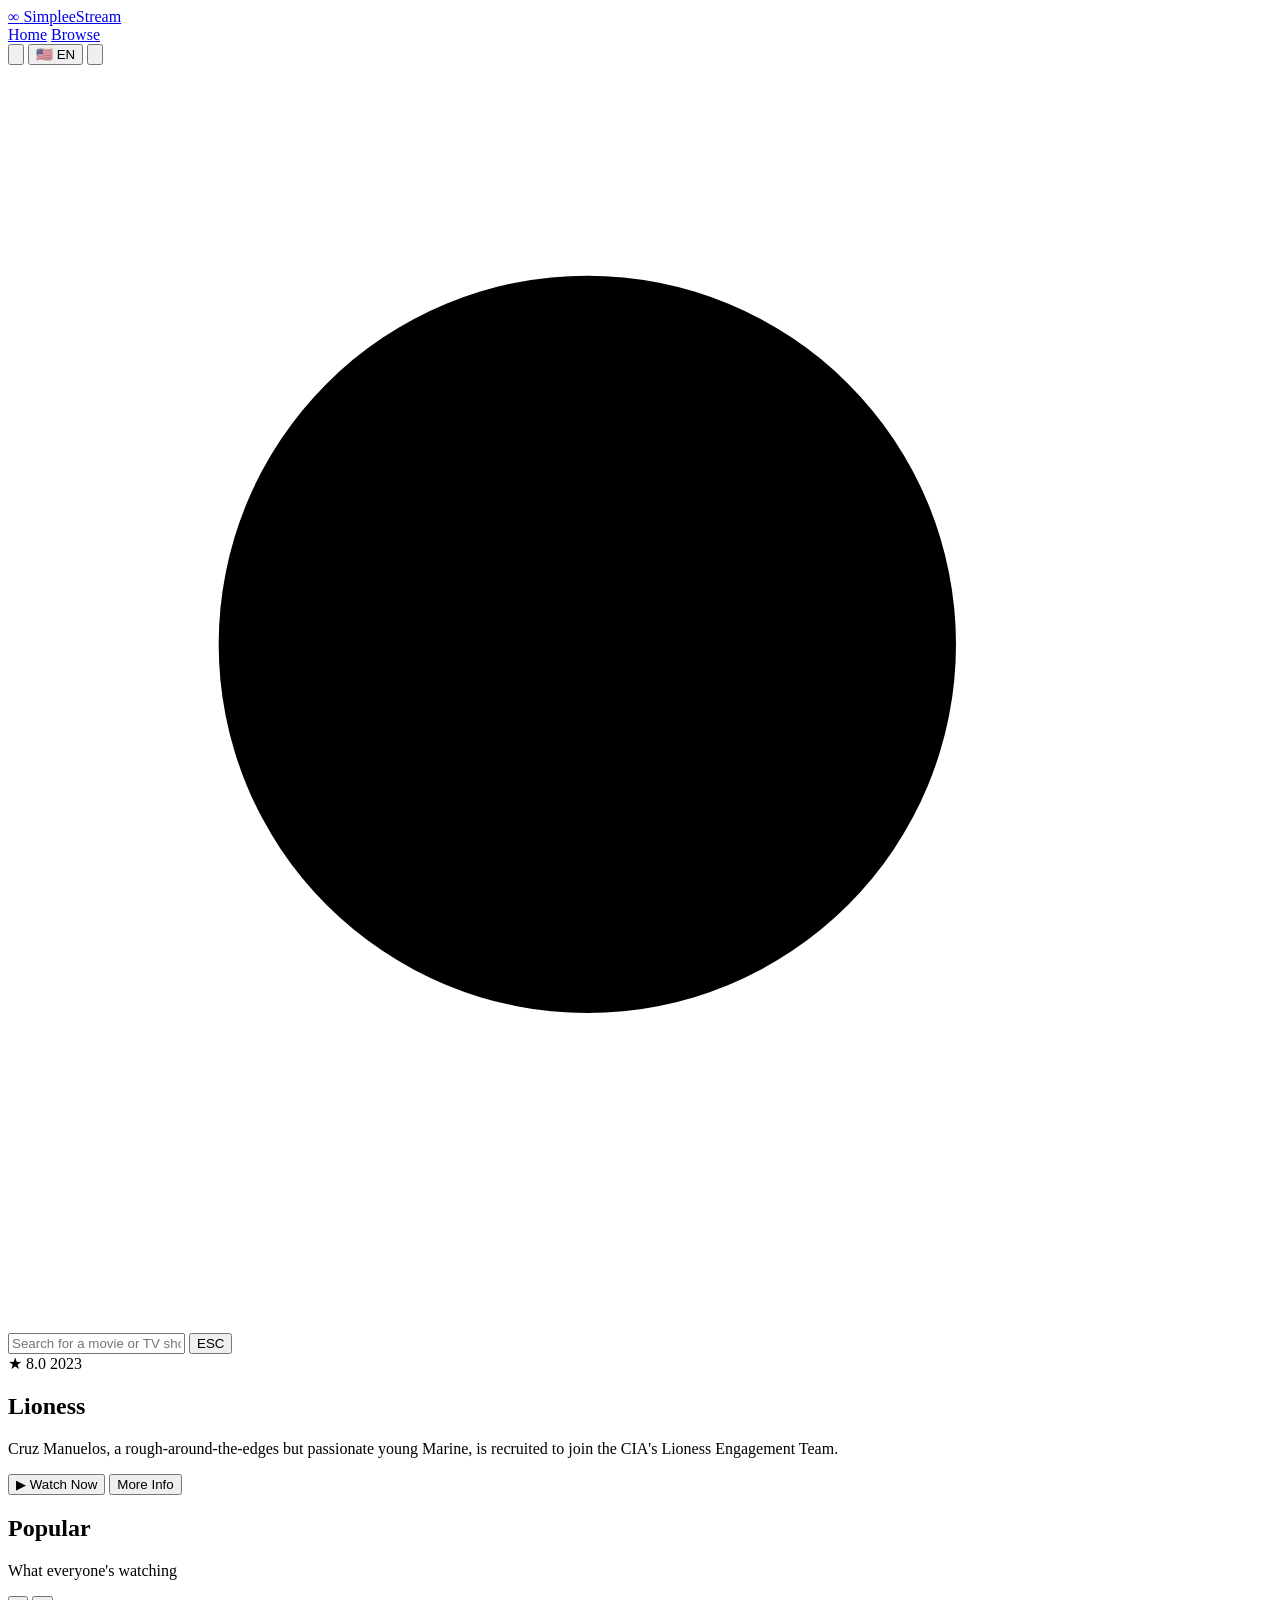
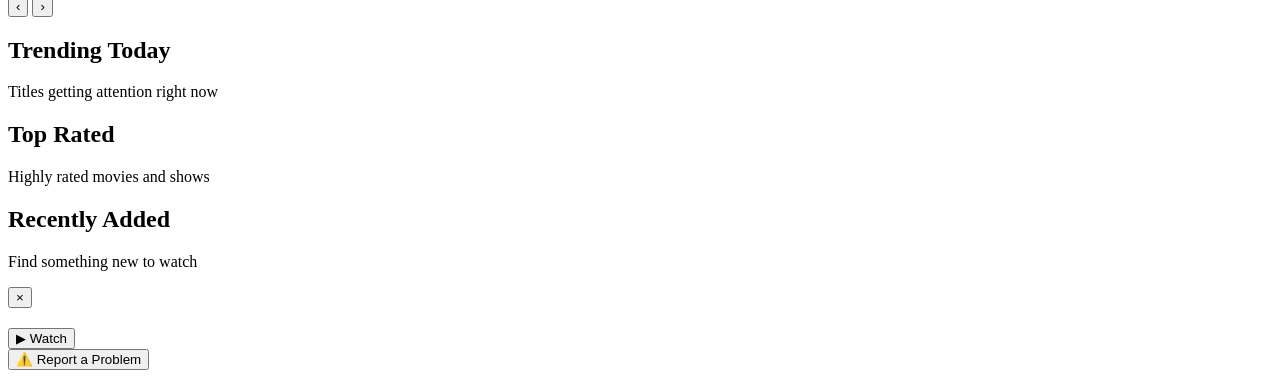
==== index.html @ b184a651 "Create index.html" ====
<!DOCTYPE html>
<html lang="en">
<head>
    <meta charset="UTF-8">
    <meta name="viewport" content="width=device-width, initial-scale=1.0">

    <title>SimpleeStream</title>

    <link rel="stylesheet" href="styles.css">
</head>

<body>

<header class="navbar">
    <a href="/" class="logo">
        <span class="logo-mark">∞</span>
        <span>SimpleeStream</span>
    </a>

    <nav class="desktop-nav">
        <a href="/" class="nav-link active">Home</a>
        <a href="#popular" class="nav-link">Browse</a>
    </nav>

    <div class="nav-actions">

        <button
            class="icon-button"
            id="searchToggle"
            aria-label="Search"
        >
            <svg viewBox="0 0 24 24">
                <circle cx="11" cy="11" r="7"></circle>
                <path d="M16.5 16.5L22 22"></path>
            </svg>
        </button>

        <button class="language-button">
            <span>🇺🇸</span>
            <span>EN</span>
        </button>

        <button class="profile-button" aria-label="Profile">
            <svg viewBox="0 0 24 24">
                <circle cx="12" cy="8" r="4"></circle>
                <path d="M4 22c0-4.4 3.6-7 8-7s8 2.6 8 7"></path>
            </svg>
        </button>

    </div>
</header>


<!-- SEARCH -->

<section class="search-panel" id="searchPanel">

    <div class="search-inner">

        <div class="large-search">
            <svg viewBox="0 0 24 24">
                <circle cx="11" cy="11" r="7"></circle>
                <path d="M16.5 16.5L22 22"></path>
            </svg>

            <input
                id="searchInput"
                type="text"
                placeholder="Search for a movie or TV show..."
                autocomplete="off"
            >

            <button id="closeSearch">ESC</button>
        </div>

        <div id="suggestions"></div>

    </div>

</section>


<main>

    <!-- HERO -->

    <section class="hero" id="hero">

        <div class="hero-backdrop"></div>

        <div class="hero-gradient"></div>

        <div class="hero-content">

            <div class="hero-meta" id="heroMeta">
                <span class="rating">★ 8.0</span>
                <span>2023</span>
            </div>

            <h1 id="heroTitle">Lioness</h1>

            <p id="heroDescription">
                Cruz Manuelos, a rough-around-the-edges but passionate young
                Marine, is recruited to join the CIA's Lioness Engagement Team.
            </p>

            <div class="hero-buttons">

                <button
                    class="primary-button"
                    id="heroWatch"
                >
                    <span>▶</span>
                    Watch Now
                </button>

                <button
                    class="secondary-button"
                    id="heroDetails"
                >
                    More Info
                </button>

            </div>

        </div>

        <div class="hero-dots" id="heroDots"></div>

    </section>


    <!-- CONTENT -->

    <section class="content-section" id="popular">

        <div class="section-heading">

            <div>
                <h2>Popular</h2>
                <p>What everyone's watching</p>
            </div>

            <div class="section-arrows">
                <button class="carousel-arrow" data-direction="-1">‹</button>
                <button class="carousel-arrow" data-direction="1">›</button>
            </div>

        </div>

        <div class="movie-row" id="popularMovies"></div>

    </section>


    <section class="content-section">

        <div class="section-heading">

            <div>
                <h2>Trending Today</h2>
                <p>Titles getting attention right now</p>
            </div>

        </div>

        <div class="movie-row" id="trendingMovies"></div>

    </section>


    <section class="content-section">

        <div class="section-heading">

            <div>
                <h2>Top Rated</h2>
                <p>Highly rated movies and shows</p>
            </div>

        </div>

        <div class="movie-row" id="topRatedMovies"></div>

    </section>


    <section class="content-section">

        <div class="section-heading">

            <div>
                <h2>Recently Added</h2>
                <p>Find something new to watch</p>
            </div>

        </div>

        <div class="movie-row" id="recentMovies"></div>

    </section>

</main>


<!-- DETAILS MODAL -->

<div class="modal" id="detailsModal">

    <div class="modal-backdrop" id="modalBackdrop"></div>

    <div class="details-modal">

        <button class="modal-close" id="modalClose">×</button>

        <div class="details-image" id="modalImage"></div>

        <div class="details-content">

            <div class="hero-meta" id="modalMeta"></div>

            <h2 id="modalTitle"></h2>

            <p id="modalDescription"></p>

            <div class="modal-actions">

                <button
                    class="primary-button"
                    id="modalWatch"
                >
                    ▶ Watch
                </button>

            </div>

        </div>

    </div>

</div>


<button
    id="reportProblemBtn"
    onclick="window.open('https://docs.google.com/forms/d/e/1FAIpQLSfeujs0epQgn80vrJM5ZkH0fMoRDabe809LUx_7dPyNXWowhQ/viewform', '_blank')"
>
    ⚠️ Report a Problem
</button>


<script src="app.js"></script>

</body>
</html>
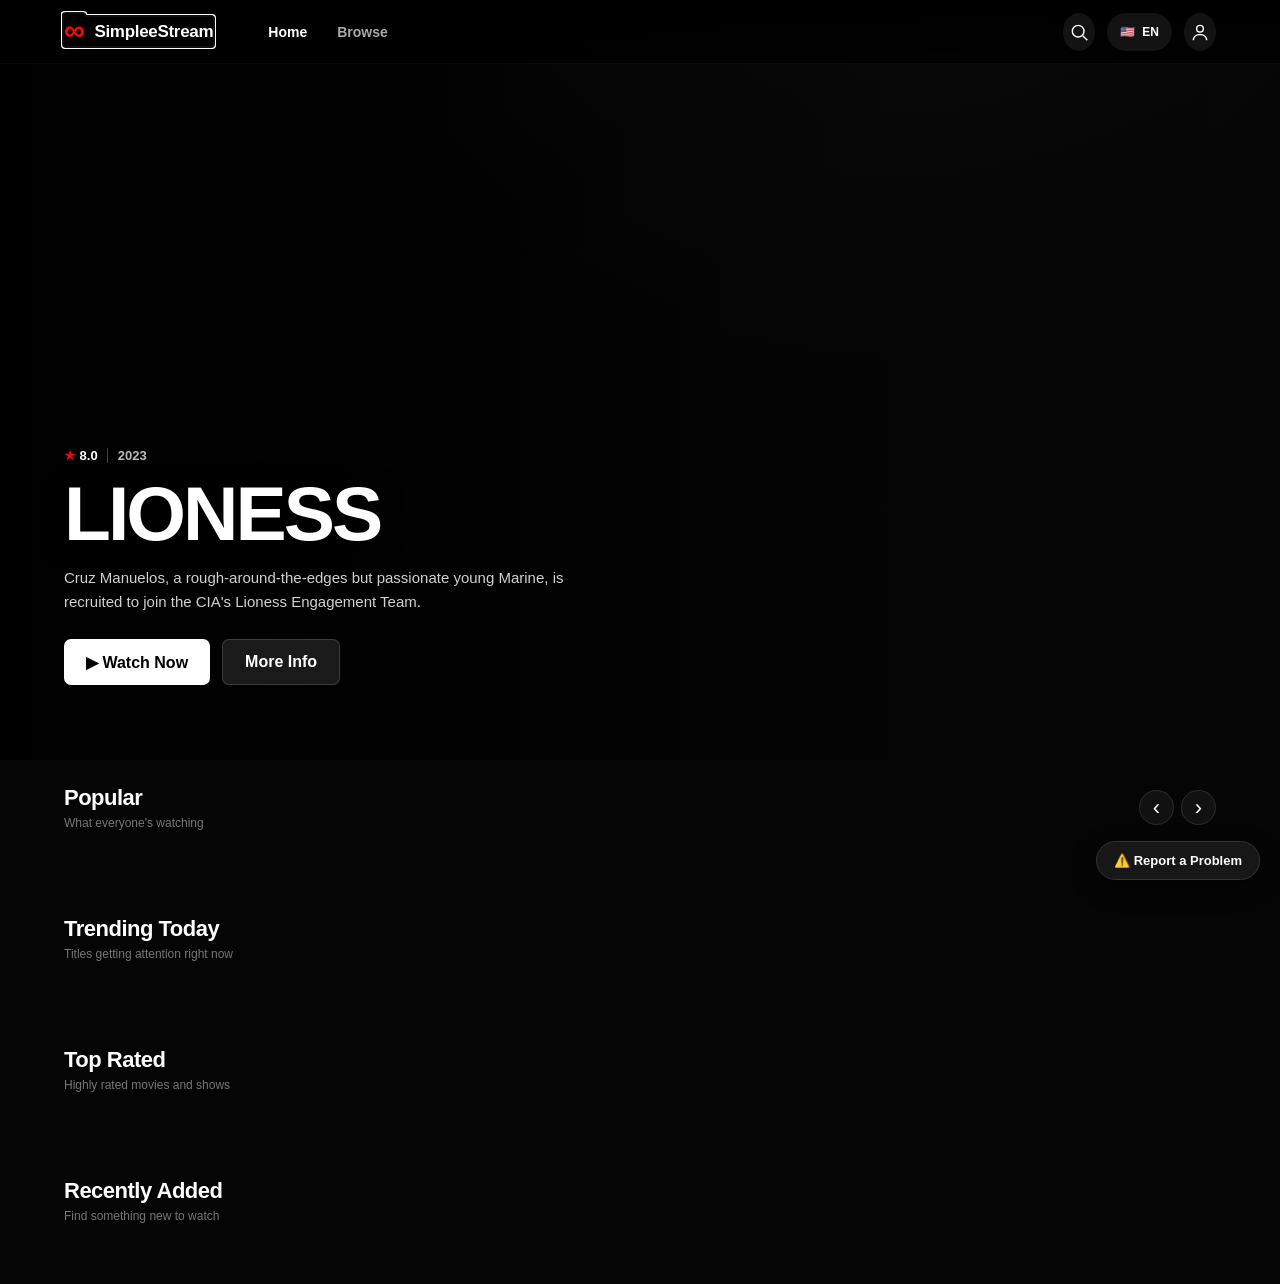
==== commit 9358f806: "Update index.html" ====
--- a/index.html
+++ b/index.html
@@ -250,6 +250,7 @@
 
 
 <script src="app.js"></script>
-
+<script src="tv-navigation.js"></script>
+    
 </body>
 </html>
--- a/styles.css
+++ b/styles.css
@@ -0,0 +1,1543 @@
+:root {
+    --bg: #050505;
+    --bg-soft: #0b0b0b;
+    --surface: #151515;
+    --surface-light: #202020;
+    --text: #ffffff;
+    --muted: #a3a3a3;
+    --muted-light: #d0d0d0;
+    --accent: #e50914;
+
+    --nav-height: 64px;
+
+    --max-width: 1450px;
+}
+
+
+* {
+    box-sizing: border-box;
+}
+
+
+html {
+    scroll-behavior: smooth;
+}
+
+
+body {
+    margin: 0;
+
+    min-height: 100vh;
+
+    background:
+        radial-gradient(
+            circle at 70% -20%,
+            rgba(80, 80, 80, 0.12),
+            transparent 35%
+        ),
+        var(--bg);
+
+    color: var(--text);
+
+    font-family:
+        Arial,
+        Helvetica,
+        sans-serif;
+
+    overflow-x: hidden;
+}
+
+
+button,
+input,
+select {
+    font: inherit;
+}
+
+
+button {
+    cursor: pointer;
+}
+
+
+a {
+    color: inherit;
+    text-decoration: none;
+}
+
+
+/* =========================
+   NAVBAR
+========================= */
+
+.navbar {
+    position: fixed;
+
+    top: 0;
+    left: 0;
+    right: 0;
+
+    height: var(--nav-height);
+
+    z-index: 1000;
+
+    display: flex;
+    align-items: center;
+
+    padding: 0 5vw;
+
+    background:
+        linear-gradient(
+            to bottom,
+            rgba(0, 0, 0, 0.95),
+            rgba(0, 0, 0, 0.72)
+        );
+
+    backdrop-filter: blur(10px);
+
+    border-bottom: 1px solid rgba(255,255,255,0.04);
+}
+
+
+.logo {
+    display: flex;
+
+    align-items: center;
+
+    gap: 10px;
+
+    font-size: 17px;
+
+    font-weight: 700;
+
+    letter-spacing: -0.3px;
+}
+
+
+.logo-mark {
+    color: #ff0011;
+
+    font-size: 29px;
+
+    line-height: 1;
+
+    transform: translateY(-1px);
+}
+
+
+.desktop-nav {
+    display: flex;
+
+    gap: 30px;
+
+    margin-left: 55px;
+}
+
+
+.nav-link {
+    color: #aaa;
+
+    font-size: 14px;
+
+    font-weight: 600;
+
+    transition: color 0.2s;
+}
+
+
+.nav-link:hover,
+.nav-link.active {
+    color: white;
+}
+
+
+.nav-actions {
+    margin-left: auto;
+
+    display: flex;
+
+    align-items: center;
+
+    gap: 12px;
+}
+
+
+.icon-button,
+.profile-button,
+.language-button {
+    border: 0;
+
+    color: white;
+
+    background: rgba(255,255,255,0.07);
+
+    height: 38px;
+
+    border-radius: 50%;
+
+    display: flex;
+
+    align-items: center;
+
+    justify-content: center;
+
+    transition:
+        background 0.2s,
+        transform 0.2s;
+}
+
+
+.icon-button:hover,
+.profile-button:hover,
+.language-button:hover {
+    background: rgba(255,255,255,0.15);
+
+    transform: scale(1.04);
+}
+
+
+.icon-button svg,
+.profile-button svg {
+    width: 20px;
+
+    height: 20px;
+
+    fill: none;
+
+    stroke: currentColor;
+
+    stroke-width: 1.7;
+}
+
+
+.language-button {
+    border-radius: 20px;
+
+    padding: 0 13px;
+
+    gap: 7px;
+
+    font-size: 12px;
+
+    font-weight: 700;
+}
+
+
+/* =========================
+   SEARCH
+========================= */
+
+.search-panel {
+    position: fixed;
+
+    top: var(--nav-height);
+
+    left: 0;
+    right: 0;
+
+    z-index: 999;
+
+    padding: 25px 5vw 30px;
+
+    background:
+        rgba(5,5,5,0.98);
+
+    border-bottom:
+        1px solid rgba(255,255,255,0.07);
+
+    transform: translateY(-120%);
+
+    opacity: 0;
+
+    pointer-events: none;
+
+    transition:
+        transform 0.25s ease,
+        opacity 0.25s ease;
+}
+
+
+.search-panel.open {
+    transform: translateY(0);
+
+    opacity: 1;
+
+    pointer-events: auto;
+}
+
+
+.search-inner {
+    width: min(900px, 100%);
+
+    margin: auto;
+}
+
+
+.large-search {
+    display: flex;
+
+    align-items: center;
+
+    gap: 15px;
+
+    padding: 0 18px;
+
+    height: 58px;
+
+    background: #151515;
+
+    border:
+        1px solid rgba(255,255,255,0.1);
+
+    border-radius: 8px;
+}
+
+
+.large-search svg {
+    width: 21px;
+
+    min-width: 21px;
+
+    height: 21px;
+
+    fill: none;
+
+    stroke: #888;
+
+    stroke-width: 1.7;
+}
+
+
+.large-search input {
+    flex: 1;
+
+    background: none;
+
+    border: 0;
+
+    outline: 0;
+
+    color: white;
+
+    font-size: 17px;
+}
+
+
+.large-search input::placeholder {
+    color: #777;
+}
+
+
+.large-search button {
+    background: transparent;
+
+    border: 0;
+
+    color: #777;
+
+    font-size: 11px;
+}
+
+
+#suggestions {
+    margin-top: 10px;
+
+    max-height: 420px;
+
+    overflow-y: auto;
+
+    border-radius: 8px;
+
+    background: #101010;
+}
+
+
+.search-result {
+    display: flex;
+
+    align-items: center;
+
+    gap: 15px;
+
+    padding: 10px;
+
+    border-bottom:
+        1px solid rgba(255,255,255,0.05);
+
+    cursor: pointer;
+}
+
+
+.search-result:hover {
+    background: #1b1b1b;
+}
+
+
+.search-result img {
+    width: 48px;
+
+    height: 68px;
+
+    object-fit: cover;
+
+    border-radius: 4px;
+}
+
+
+.search-result-title {
+    font-size: 15px;
+
+    font-weight: 700;
+}
+
+
+.search-result-meta {
+    margin-top: 5px;
+
+    color: #888;
+
+    font-size: 12px;
+}
+
+
+/* =========================
+   HERO
+========================= */
+
+.hero {
+    position: relative;
+
+    height: min(760px, 88vh);
+
+    min-height: 650px;
+
+    overflow: hidden;
+
+    display: flex;
+
+    align-items: flex-end;
+}
+
+
+.hero-backdrop {
+    position: absolute;
+
+    inset: 0;
+
+    background-position: center;
+
+    background-size: cover;
+
+    background-repeat: no-repeat;
+
+    transform: scale(1.02);
+
+    transition:
+        opacity 0.5s ease,
+        background-image 0.5s ease;
+}
+
+
+.hero-gradient {
+    position: absolute;
+
+    inset: 0;
+
+    background:
+        linear-gradient(
+            to right,
+            rgba(0,0,0,0.92) 0%,
+            rgba(0,0,0,0.7) 27%,
+            rgba(0,0,0,0.18) 65%,
+            rgba(0,0,0,0.05) 100%
+        ),
+        linear-gradient(
+            to top,
+            #050505 0%,
+            rgba(5,5,5,0.95) 7%,
+            transparent 42%
+        );
+}
+
+
+.hero-content {
+    position: relative;
+
+    z-index: 2;
+
+    width: min(
+        var(--max-width),
+        90%
+    );
+
+    margin: 0 auto;
+
+    padding-bottom: 75px;
+}
+
+
+.hero-content h1 {
+    margin: 0 0 17px;
+
+    max-width: 620px;
+
+    font-size:
+        clamp(
+            48px,
+            6vw,
+            92px
+        );
+
+    line-height: 0.92;
+
+    font-weight: 800;
+
+    letter-spacing: -3px;
+
+    text-transform: uppercase;
+
+    text-shadow:
+        0 4px 25px rgba(0,0,0,0.7);
+}
+
+
+.hero-content p {
+    max-width: 560px;
+
+    margin: 0 0 24px;
+
+    color: #d1d1d1;
+
+    font-size: 15px;
+
+    line-height: 1.65;
+}
+
+
+.hero-meta {
+    display: flex;
+
+    align-items: center;
+
+    gap: 9px;
+
+    margin-bottom: 15px;
+
+    color: #bbb;
+
+    font-size: 13px;
+
+    font-weight: 600;
+}
+
+
+.hero-meta > span:not(.rating) {
+    padding-left: 10px;
+
+    border-left:
+        1px solid rgba(255,255,255,0.25);
+}
+
+
+.rating {
+    color: white;
+}
+
+
+.rating::first-letter {
+    color: #e50914;
+}
+
+
+.hero-buttons {
+    display: flex;
+
+    gap: 12px;
+}
+
+
+.primary-button,
+.secondary-button {
+    border: 0;
+
+    border-radius: 7px;
+
+    padding: 13px 22px;
+
+    font-weight: 700;
+
+    transition:
+        transform 0.2s,
+        background 0.2s;
+}
+
+
+.primary-button {
+    background: white;
+
+    color: black;
+}
+
+
+.primary-button:hover {
+    background: #ddd;
+
+    transform: translateY(-2px);
+}
+
+
+.secondary-button {
+    color: white;
+
+    background: rgba(255,255,255,0.1);
+
+    border:
+        1px solid rgba(255,255,255,0.15);
+}
+
+
+.secondary-button:hover {
+    background: rgba(255,255,255,0.18);
+
+    transform: translateY(-2px);
+}
+
+
+.hero-dots {
+    position: absolute;
+
+    z-index: 3;
+
+    right: 5vw;
+
+    bottom: 65px;
+
+    display: flex;
+
+    gap: 6px;
+}
+
+
+.hero-dot {
+    width: 6px;
+
+    height: 6px;
+
+    border-radius: 50%;
+
+    background: rgba(255,255,255,0.35);
+}
+
+
+.hero-dot.active {
+    width: 20px;
+
+    border-radius: 5px;
+
+    background: white;
+}
+
+
+/* =========================
+   CONTENT
+========================= */
+
+.content-section {
+    position: relative;
+
+    width: min(
+        var(--max-width),
+        90%
+    );
+
+    margin: 0 auto;
+
+    padding: 25px 0 35px;
+}
+
+
+.section-heading {
+    display: flex;
+
+    justify-content: space-between;
+
+    align-items: center;
+
+    margin-bottom: 18px;
+}
+
+
+.section-heading h2 {
+    margin: 0;
+
+    font-size: 22px;
+
+    letter-spacing: -0.5px;
+}
+
+
+.section-heading p {
+    margin: 5px 0 0;
+
+    color: #777;
+
+    font-size: 12px;
+}
+
+
+.section-arrows {
+    display: flex;
+
+    gap: 7px;
+}
+
+
+.carousel-arrow {
+    width: 35px;
+
+    height: 35px;
+
+    border-radius: 50%;
+
+    border:
+        1px solid rgba(255,255,255,0.1);
+
+    background: #111;
+
+    color: white;
+
+    font-size: 22px;
+}
+
+
+.carousel-arrow:hover {
+    background: #252525;
+}
+
+
+.movie-row {
+    display: flex;
+    align-items: flex-start;
+    gap: 13px;
+
+    overflow-x: auto;
+
+    scroll-behavior: smooth;
+    scrollbar-width: none;
+
+    padding-bottom: 8px;
+}
+
+
+.movie-row::-webkit-scrollbar {
+    display: none;
+}
+
+
+.movie-card {
+    position: relative;
+
+    flex: 0 0 clamp(150px, 14vw, 215px);
+
+    width: clamp(150px, 14vw, 215px);
+
+    cursor: pointer;
+
+    transition:
+        transform 0.25s ease;
+}
+
+
+.movie-card:hover {
+    /*
+       Move the card upward slightly,
+       but DON'T change its size.
+    */
+    transform: translateY(-5px);
+
+    z-index: 5;
+}
+
+
+.movie-poster {
+    position: relative;
+
+    width: 100%;
+
+    aspect-ratio: 2 / 3;
+
+    overflow: hidden;
+
+    border-radius: 7px;
+
+    background: #171717;
+}
+
+
+.movie-poster img {
+    position: absolute;
+
+    inset: 0;
+
+    width: 100%;
+
+    height: 100%;
+
+    display: block;
+
+    object-fit: cover;
+
+    object-position: center;
+
+    transition:
+        filter 0.35s ease;
+}
+
+
+.movie-card:hover img {
+    /*
+       Darken on hover without zooming.
+    */
+    filter: brightness(0.72);
+}
+
+
+.play-circle {
+    width: 48px;
+
+    height: 48px;
+
+    border-radius: 50%;
+
+    background: white;
+
+    color: black;
+
+    display: flex;
+
+    align-items: center;
+
+    justify-content: center;
+
+    font-size: 17px;
+
+    box-shadow:
+        0 5px 30px rgba(0,0,0,0.6);
+}
+
+
+.movie-info {
+    padding: 9px 2px 0;
+}
+
+
+.movie-title {
+    font-size: 14px;
+
+    font-weight: 700;
+
+    white-space: nowrap;
+
+    overflow: hidden;
+
+    text-overflow: ellipsis;
+}
+
+
+.movie-meta {
+    display: flex;
+
+    gap: 8px;
+
+    margin-top: 5px;
+
+    color: #777;
+
+    font-size: 11px;
+}
+
+
+.card-number {
+    position: absolute;
+
+    top: 8px;
+
+    right: 8px;
+
+    width: 27px;
+
+    height: 27px;
+
+    border-radius: 50%;
+
+    background:
+        rgba(0,0,0,0.8);
+
+    display: flex;
+
+    align-items: center;
+
+    justify-content: center;
+
+    font-size: 11px;
+
+    font-weight: 700;
+}
+
+
+/* =========================
+   MODAL
+========================= */
+
+.modal {
+    position: fixed;
+
+    inset: 0;
+
+    z-index: 2000;
+
+    display: flex;
+
+    align-items: center;
+
+    justify-content: center;
+
+    padding: 30px;
+
+    opacity: 0;
+
+    pointer-events: none;
+
+    transition: opacity 0.25s;
+}
+
+
+.modal.open {
+    opacity: 1;
+
+    pointer-events: auto;
+}
+
+
+.modal-backdrop {
+    position: absolute;
+
+    inset: 0;
+
+    background: rgba(0,0,0,0.8);
+
+    backdrop-filter: blur(8px);
+}
+
+
+.details-modal {
+    position: relative;
+
+    z-index: 2;
+
+    width: min(
+        950px,
+        100%
+    );
+
+    min-height: 470px;
+
+    overflow: hidden;
+
+    display: flex;
+
+    background: #111;
+
+    border-radius: 10px;
+
+    box-shadow:
+        0 25px 80px rgba(0,0,0,0.7);
+}
+
+
+.details-image {
+    width: 40%;
+
+    min-height: 470px;
+
+    background-position: center;
+
+    background-size: cover;
+}
+
+
+.details-content {
+    flex: 1;
+
+    padding: 55px 45px;
+
+    display: flex;
+
+    flex-direction: column;
+
+    justify-content: center;
+}
+
+
+.details-content h2 {
+    margin: 0 0 15px;
+
+    font-size: 38px;
+}
+
+
+.details-content p {
+    color: #aaa;
+
+    line-height: 1.65;
+
+    font-size: 14px;
+
+    max-width: 550px;
+}
+
+
+.modal-close {
+    position: absolute;
+
+    z-index: 5;
+
+    top: 15px;
+
+    right: 18px;
+
+    width: 35px;
+
+    height: 35px;
+
+    border: 0;
+
+    border-radius: 50%;
+
+    background: rgba(0,0,0,0.65);
+
+    color: white;
+
+    font-size: 25px;
+}
+
+
+/* =========================
+   PLAYER
+========================= */
+
+.player-page {
+    background: #050505;
+}
+
+
+.player-container {
+    width: min(
+        1450px,
+        92%
+    );
+
+    margin: auto;
+
+    padding-top: calc(
+        var(--nav-height) + 30px
+    );
+}
+
+
+.player-top {
+    margin-bottom: 18px;
+}
+
+
+.back-button {
+    display: inline-flex;
+
+    align-items: center;
+
+    gap: 8px;
+
+    color: #aaa;
+
+    font-size: 14px;
+
+    font-weight: 600;
+}
+
+
+.back-button:hover {
+    color: white;
+}
+
+
+.player-wrapper {
+    position: relative;
+
+    width: 100%;
+
+    aspect-ratio: 16 / 9;
+
+    background: #000;
+
+    border-radius: 8px;
+
+    overflow: hidden;
+
+    box-shadow:
+        0 20px 70px rgba(0,0,0,0.55);
+}
+
+
+.player-wrapper iframe {
+    position: absolute;
+
+    inset: 0;
+
+    width: 100%;
+
+    height: 100%;
+
+    border: 0;
+
+    opacity: 0;
+
+    transition: opacity 0.3s;
+}
+
+
+.player-wrapper.loaded iframe {
+    opacity: 1;
+}
+
+
+.player-loading {
+    position: absolute;
+
+    inset: 0;
+
+    z-index: 3;
+
+    background: #050505;
+
+    display: flex;
+
+    align-items: center;
+
+    justify-content: center;
+
+    flex-direction: column;
+
+    color: #777;
+}
+
+
+.loading-spinner {
+    width: 35px;
+
+    height: 35px;
+
+    border:
+        3px solid #252525;
+
+    border-top-color: white;
+
+    border-radius: 50%;
+
+    animation:
+        spinner 0.8s linear infinite;
+
+    margin-bottom: 15px;
+}
+
+
+@keyframes spinner {
+
+    to {
+        transform: rotate(360deg);
+    }
+
+}
+
+
+.watch-info {
+    padding: 28px 0 0;
+}
+
+
+.watch-heading {
+    display: flex;
+
+    justify-content: space-between;
+}
+
+
+.watch-type {
+    color: #777;
+
+    font-size: 11px;
+
+    font-weight: 700;
+
+    letter-spacing: 1.5px;
+
+    margin-bottom: 7px;
+}
+
+
+.watch-heading h1 {
+    margin: 0;
+
+    font-size: 31px;
+
+    letter-spacing: -1px;
+}
+
+
+.watch-description {
+    max-width: 800px;
+
+    color: #999;
+
+    line-height: 1.65;
+
+    font-size: 14px;
+}
+
+
+.watch-meta {
+    display: flex;
+
+    gap: 12px;
+
+    color: #777;
+
+    font-size: 12px;
+}
+
+
+.episode-panel {
+    display: none;
+
+    margin-top: 30px;
+
+    padding-top: 25px;
+
+    border-top:
+        1px solid rgba(255,255,255,0.08);
+}
+
+
+.episode-panel.visible {
+    display: block;
+}
+
+
+.episode-heading {
+    display: flex;
+
+    justify-content: space-between;
+
+    align-items: center;
+
+    margin-bottom: 16px;
+}
+
+
+.episode-heading h2 {
+    margin: 0;
+
+    font-size: 20px;
+}
+
+
+.episode-heading select {
+    padding: 9px 14px;
+
+    color: white;
+
+    background: #151515;
+
+    border:
+        1px solid rgba(255,255,255,0.1);
+
+    border-radius: 6px;
+
+    outline: 0;
+}
+
+
+.episodes {
+    display: flex;
+
+    flex-wrap: wrap;
+
+    gap: 8px;
+}
+
+
+.episode-button {
+    min-width: 110px;
+
+    padding: 11px 14px;
+
+    color: #bbb;
+
+    background: #151515;
+
+    border:
+        1px solid rgba(255,255,255,0.07);
+
+    border-radius: 6px;
+
+    text-align: left;
+
+    transition:
+        background 0.2s,
+        color 0.2s;
+}
+
+
+.episode-button:hover {
+    background: #222;
+
+    color: white;
+}
+
+
+.episode-button.selected {
+    background: white;
+
+    color: black;
+
+    border-color: white;
+}
+
+
+.episode-number {
+    display: block;
+
+    font-size: 12px;
+
+    font-weight: 700;
+}
+
+
+.episode-name {
+    display: block;
+
+    margin-top: 4px;
+
+    font-size: 10px;
+
+    overflow: hidden;
+
+    white-space: nowrap;
+
+    text-overflow: ellipsis;
+}
+
+
+.player-similar {
+    width: 100%;
+
+    padding-top: 55px;
+}
+
+
+/* =========================
+   REPORT
+========================= */
+
+#reportProblemBtn {
+    position: fixed;
+
+    right: 20px;
+
+    bottom: 20px;
+
+    z-index: 900;
+
+    border: 1px solid #333;
+
+    border-radius: 999px;
+
+    padding: 11px 17px;
+
+    color: white;
+
+    background: #171717;
+
+    font-size: 13px;
+
+    font-weight: 600;
+
+    box-shadow:
+        0 8px 25px rgba(0,0,0,0.4);
+}
+
+
+#reportProblemBtn:hover {
+    background: #252525;
+}
+
+
+/* =========================
+   MOBILE
+========================= */
+
+@media (max-width: 700px) {
+
+    :root {
+        --nav-height: 58px;
+    }
+
+
+    .navbar {
+        padding: 0 18px;
+    }
+
+
+    .desktop-nav {
+        display: none;
+    }
+
+
+    .logo {
+        font-size: 15px;
+    }
+
+
+    .logo-mark {
+        font-size: 25px;
+    }
+
+
+    .language-button {
+        display: none;
+    }
+
+
+    .hero {
+        height: 72vh;
+
+        min-height: 580px;
+
+        align-items: flex-end;
+    }
+
+
+    .hero-content {
+        width: 90%;
+
+        padding-bottom: 50px;
+    }
+
+
+    .hero-content h1 {
+        font-size: 48px;
+
+        letter-spacing: -2px;
+    }
+
+
+    .hero-content p {
+        font-size: 13px;
+
+        max-width: 95%;
+    }
+
+
+    .hero-gradient {
+        background:
+            linear-gradient(
+                to top,
+                #050505 0%,
+                rgba(5,5,5,0.9) 15%,
+                rgba(0,0,0,0.2) 75%
+            );
+    }
+
+
+    .content-section {
+        width: 92%;
+
+        padding-top: 20px;
+    }
+
+
+    .movie-card {
+    flex: 0 0 140px;
+    width: 140px;
+}
+
+
+    .section-heading h2 {
+        font-size: 19px;
+    }
+
+
+    .details-modal {
+        flex-direction: column;
+
+        max-height: 90vh;
+
+        overflow-y: auto;
+    }
+
+
+    .details-image {
+        width: 100%;
+
+        min-height: 300px;
+
+        height: 300px;
+    }
+
+
+    .details-content {
+        padding: 30px;
+    }
+
+
+    .details-content h2 {
+        font-size: 28px;
+    }
+
+
+    .player-container {
+        width: 94%;
+
+        padding-top: calc(
+            var(--nav-height) + 20px
+        );
+    }
+
+
+    .player-wrapper {
+        aspect-ratio: 16 / 10;
+
+        border-radius: 5px;
+    }
+
+
+    .watch-heading h1 {
+        font-size: 25px;
+    }
+
+
+    .episode-button {
+        flex: 1 1 calc(50% - 8px);
+    }
+
+
+    #reportProblemBtn {
+        right: 12px;
+
+        bottom: 12px;
+
+        padding: 9px 13px;
+
+        font-size: 11px;
+    }
+
+}
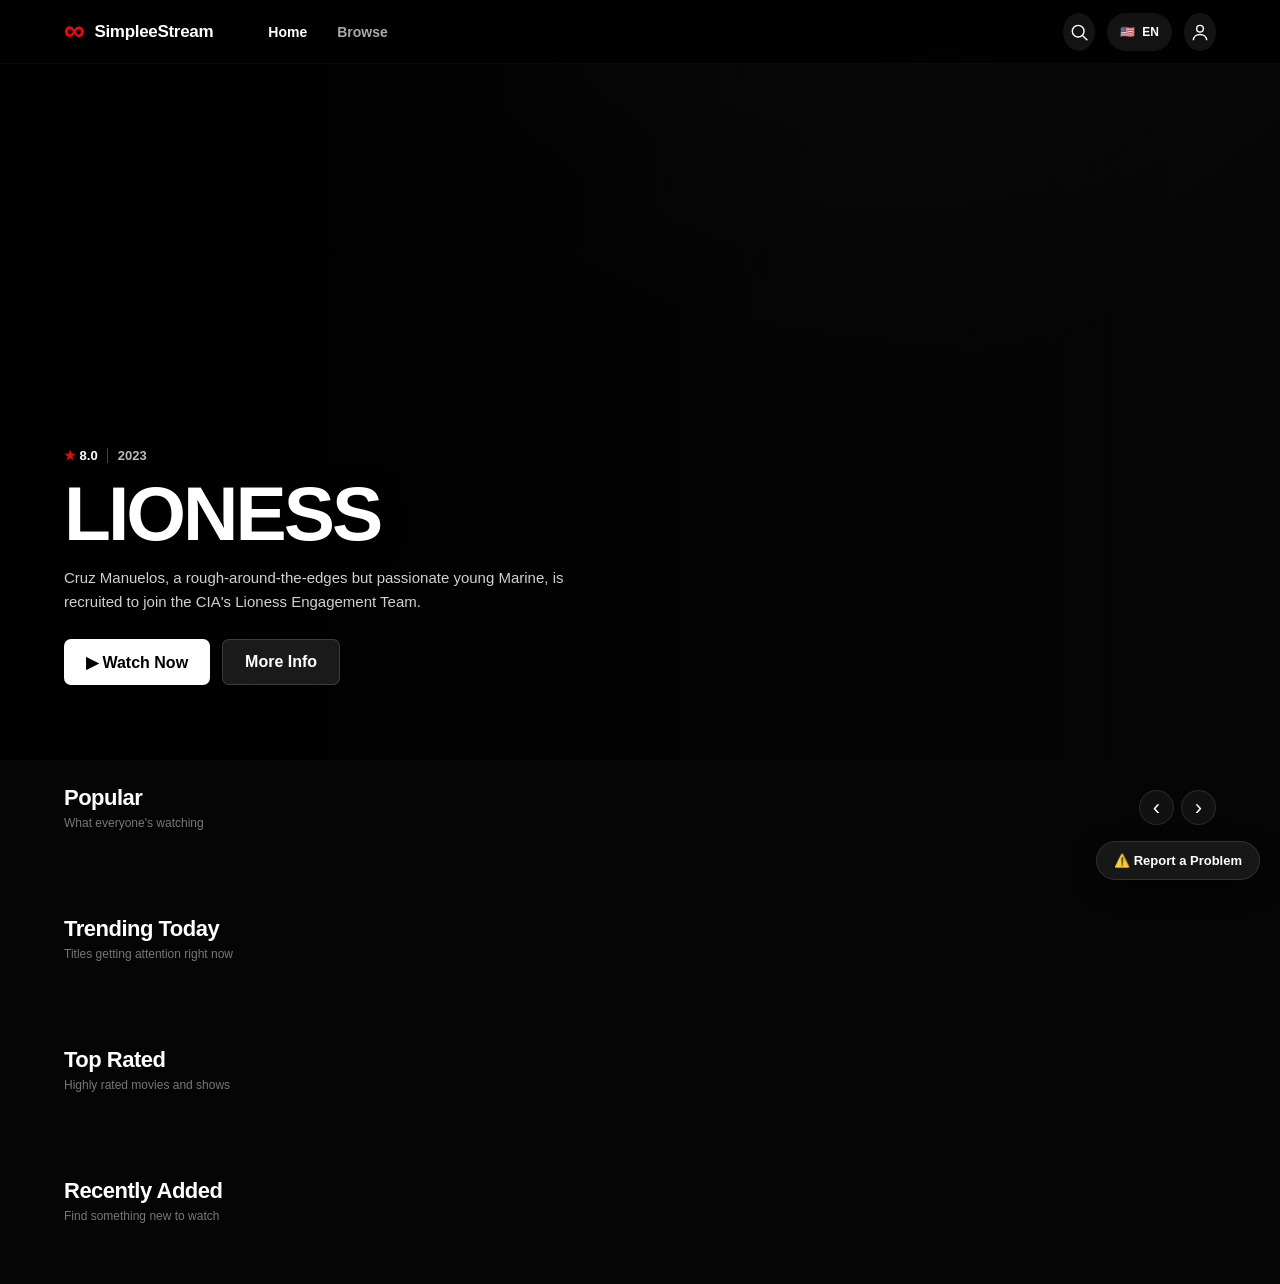
==== commit 8dc2473c: "Update index.html" ====
--- a/index.html
+++ b/index.html
@@ -68,6 +68,7 @@
                 type="text"
                 placeholder="Search for a movie or TV show..."
                 autocomplete="off"
+                tabindex="-1"
             >
 
             <button id="closeSearch">ESC</button>
--- a/styles.css
+++ b/styles.css
@@ -1540,4 +1540,45 @@
         font-size: 11px;
     }
 
-}
+    /* ================================
+   TV / CHROMECAST REMOTE FOCUS
+================================ */
+
+a:focus,
+button:focus,
+input:focus,
+select:focus,
+.movie-card:focus,
+.episode-btn:focus,
+[data-tv-focus]:focus {
+    outline: 3px solid #ffffff;
+    outline-offset: 4px;
+}
+
+/* Movie posters */
+.movie-card {
+    transition:
+        transform 0.16s ease,
+        box-shadow 0.16s ease;
+}
+
+.movie-card:focus {
+    transform: scale(1.07);
+    z-index: 20;
+    box-shadow: 0 0 0 3px #ffffff;
+    outline: none;
+}
+
+/* Buttons */
+button:focus,
+.episode-btn:focus {
+    transform: scale(1.05);
+}
+
+/* Search/input */
+input:focus {
+    outline: 3px solid #ffffff;
+    outline-offset: 3px;
+}
+
+}
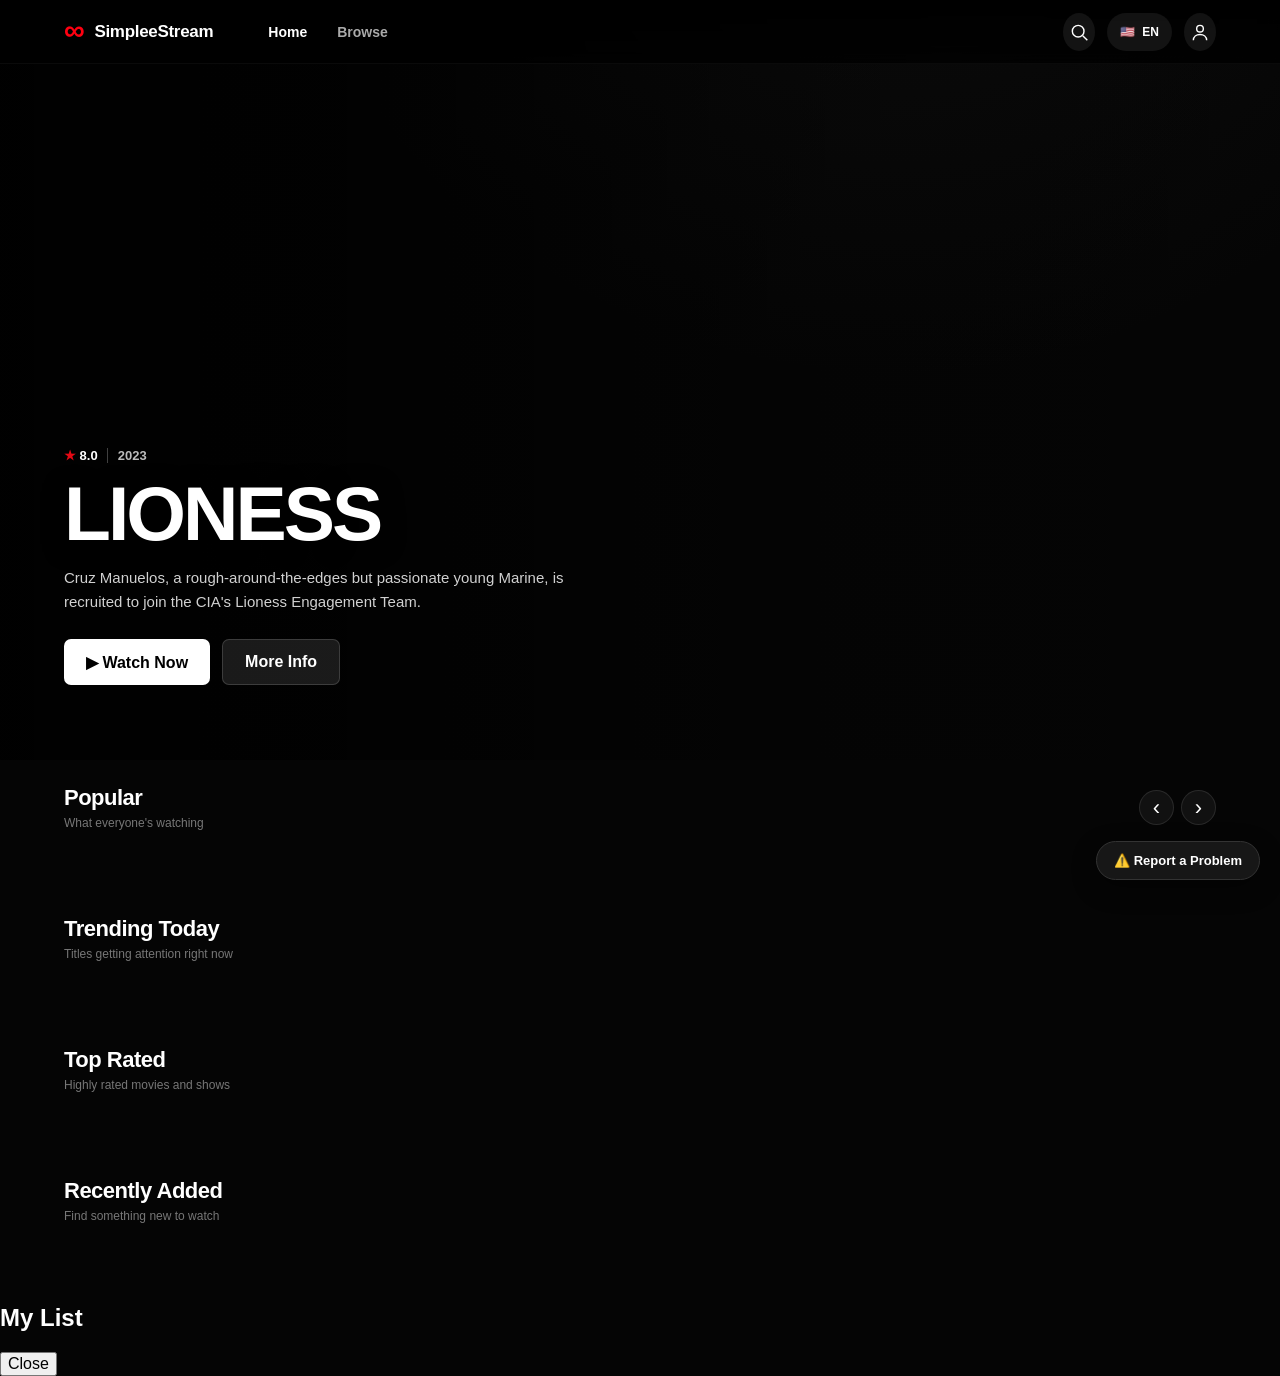
==== commit f98f74eb: "Update index.html" ====
--- a/index.html
+++ b/index.html
@@ -40,7 +40,11 @@
             <span>EN</span>
         </button>
 
-        <button class="profile-button" aria-label="Profile">
+        <button
+    class="profile-button"
+    id="profileButton"
+    aria-label="My List"
+>
             <svg viewBox="0 0 24 24">
                 <circle cx="12" cy="8" r="4"></circle>
                 <path d="M4 22c0-4.4 3.6-7 8-7s8 2.6 8 7"></path>
@@ -71,7 +75,7 @@
                 tabindex="-1"
             >
 
-            <button id="closeSearch">ESC</button>
+            <button id="closeSearch" tabindex="-1">ESC</button>
         </div>
 
         <div id="suggestions"></div>
@@ -203,6 +207,29 @@
 
 </main>
 
+<!-- MY LIST -->
+
+<section id="myListPanel" class="my-list-panel">
+
+    <div class="my-list-header">
+
+        <h2>My List</h2>
+
+        <button
+            id="closeMyList"
+            class="my-list-close"
+        >
+            Close
+        </button>
+
+    </div>
+
+    <div
+        id="myListContainer"
+        class="my-list-grid"
+    ></div>
+
+</section>
 
 <!-- DETAILS MODAL -->
 
@@ -212,7 +239,7 @@
 
     <div class="details-modal">
 
-        <button class="modal-close" id="modalClose">×</button>
+        <button class="modal-close" id="modalClose" tabindex="-1">×</button>
 
         <div class="details-image" id="modalImage"></div>
 
@@ -229,6 +256,7 @@
                 <button
                     class="primary-button"
                     id="modalWatch"
+                    tabindex="-1"
                 >
                     ▶ Watch
                 </button>
--- a/styles.css
+++ b/styles.css
@@ -1267,16 +1267,20 @@
 
 
 .episodes {
-    display: flex;
-
-    flex-wrap: wrap;
-
-    gap: 8px;
+    display: grid;
+
+    grid-template-columns:
+        repeat(4, minmax(0, 1fr));
+
+    gap: 10px;
+
+    width: 100%;
 }
 
 
 .episode-button {
-    min-width: 110px;
+    width: 100%;
+    height: 72px;
 
     padding: 11px 14px;
 
@@ -1290,13 +1294,16 @@
     border-radius: 6px;
 
     text-align: left;
+
+    overflow: hidden;
+
+    box-sizing: border-box;
 
     transition:
         background 0.2s,
         color 0.2s;
 }
 
-
 .episode-button:hover {
     background: #222;
 
@@ -1343,6 +1350,40 @@
     padding-top: 55px;
 }
 
+@media (max-width: 700px) {
+
+    .episodes {
+        grid-template-columns:
+            repeat(2, minmax(0, 1fr));
+    }
+
+}
+
+
+.favorite-button {
+    padding: 11px 16px;
+
+    background: #151515;
+    color: white;
+
+    border:
+        1px solid rgba(255,255,255,0.12);
+
+    border-radius: 6px;
+
+    font-weight: 700;
+
+    cursor: pointer;
+}
+
+.favorite-button:focus {
+    outline: 3px solid white;
+    outline-offset: 4px;
+}
+
+.favorite-button:hover {
+    background: #222;
+}
 
 /* =========================
    REPORT
@@ -1582,3 +1623,29 @@
 }
 
 }
+
+.season-select {
+    display: flex;
+    gap: 10px;
+    flex-wrap: wrap;
+}
+
+.season-button {
+    padding: 10px 16px;
+    border: 0;
+    border-radius: 8px;
+    background: #222;
+    color: white;
+    cursor: pointer;
+}
+
+.season-button.selected {
+    background: white;
+    color: black;
+}
+
+.season-button:focus {
+    outline: 3px solid white;
+    outline-offset: 3px;
+    transform: scale(1.05);
+}
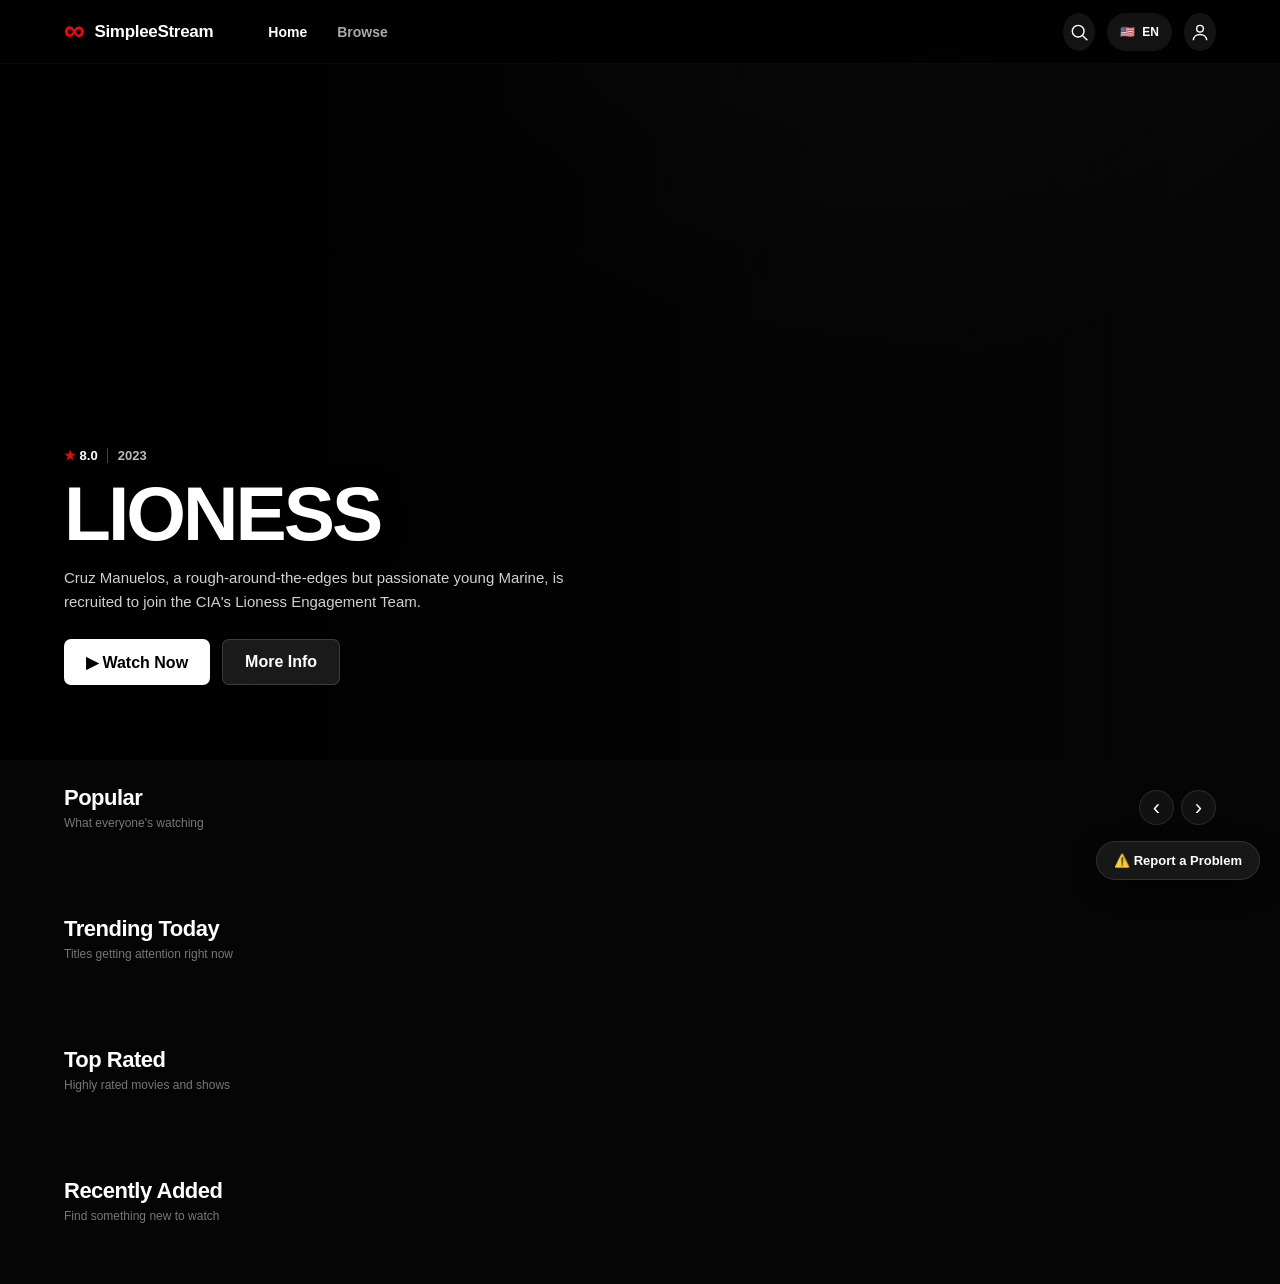
==== commit e18fe378: "Update index.html" ====
--- a/index.html
+++ b/index.html
@@ -207,6 +207,8 @@
 
 </main>
 
+<div id="catalogRows"></div>
+
 <!-- MY LIST -->
 
 <section id="myListPanel" class="my-list-panel">
--- a/styles.css
+++ b/styles.css
@@ -1313,10 +1313,13 @@
 
 .episode-button.selected {
     background: white;
-
     color: black;
-
     border-color: white;
+}
+
+.episode-button.selected .episode-number,
+.episode-button.selected .episode-name {
+    color: black;
 }
 
 
@@ -1649,3 +1652,125 @@
     outline-offset: 3px;
     transform: scale(1.05);
 }
+
+/* =========================================================
+   MY LIST
+========================================================= */
+
+.my-list-panel {
+    position: fixed;
+
+    top: 0;
+    left: 0;
+
+    width: 100vw;
+    height: 100vh;
+
+    z-index: 999999;
+
+    display: none;
+
+    padding: 90px 50px 50px;
+
+    background-color: #050505;
+
+    overflow-y: scroll;
+
+    box-sizing: border-box;
+
+    transform: translateZ(0);
+    -webkit-transform: translateZ(0);
+
+    backface-visibility: hidden;
+    -webkit-backface-visibility: hidden;
+}
+
+.my-list-panel.open {
+    display: block;
+}
+
+.my-list-header {
+    display: flex;
+    align-items: center;
+    justify-content: space-between;
+
+    margin-bottom: 30px;
+}
+
+.my-list-header h2 {
+    margin: 0;
+
+    font-size: 32px;
+}
+
+.my-list-close {
+    padding: 10px 18px;
+
+    border: 1px solid rgba(255,255,255,0.12);
+    border-radius: 6px;
+
+    background: #151515;
+    color: white;
+
+    cursor: pointer;
+}
+
+.my-list-grid {
+    display: grid;
+
+    grid-template-columns:
+        repeat(6, minmax(0, 1fr));
+
+    gap: 22px;
+}
+
+.my-list-grid .movie-card {
+    min-width: 0;
+}
+
+.my-list-empty {
+    color: #999;
+
+    padding: 30px 0;
+}
+
+.my-list-empty h3 {
+    margin-bottom: 8px;
+
+    color: white;
+}
+
+.my-list-no-poster {
+    display: flex;
+    align-items: center;
+    justify-content: center;
+
+    aspect-ratio: 2 / 3;
+
+    background: #151515;
+    color: #777;
+}
+
+
+@media (max-width: 1000px) {
+
+    .my-list-grid {
+        grid-template-columns:
+            repeat(4, minmax(0, 1fr));
+    }
+
+}
+
+
+@media (max-width: 700px) {
+
+    .my-list-panel {
+        padding: 80px 20px 30px;
+    }
+
+    .my-list-grid {
+        grid-template-columns:
+            repeat(2, minmax(0, 1fr));
+    }
+
+}
